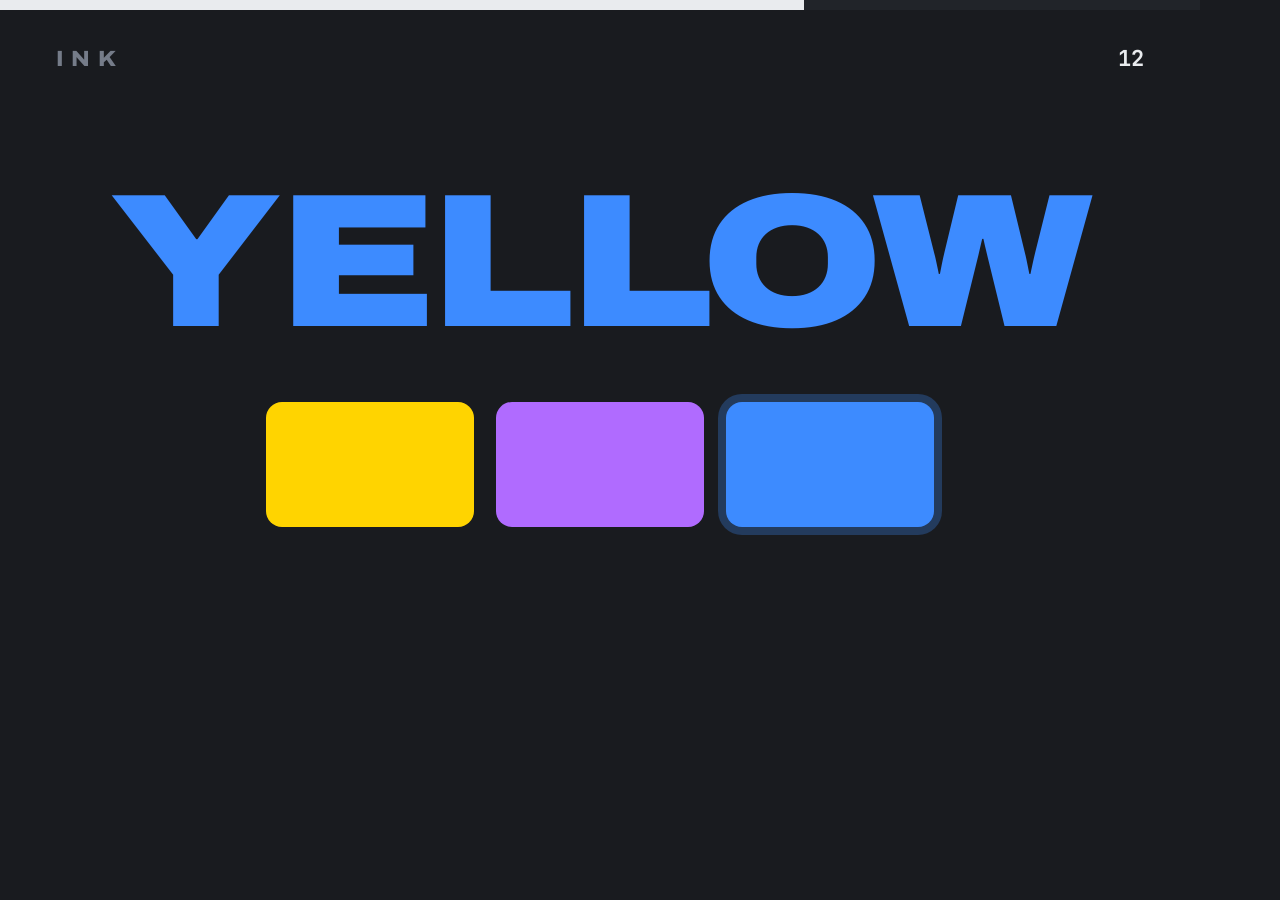
==== scripts/card.html @ d278707c "card: replace the placeholder link preview Rendered from scripts/card.html at 1200x630 --- the game'" ====
<!doctype html>
<html lang="en">
  <head>
    <meta charset="UTF-8" />
    <link rel="preconnect" href="https://fonts.googleapis.com" />
    <link rel="preconnect" href="https://fonts.gstatic.com" crossorigin />
    <link
      href="https://fonts.googleapis.com/css2?family=Archivo:wdth,wght@62..125,100..900&family=JetBrains+Mono:wght@400;700&display=swap"
      rel="stylesheet"
    />
    <style>
      * { box-sizing: border-box; margin: 0; }
      body {
        width: 1200px; height: 630px; overflow: hidden;
        background: #191b1f; color: #e9ebee;
        font-family: "Archivo", sans-serif;
        display: flex; flex-direction: column;
      }
      .clock { height: 10px; background: #212429; flex: none; }
      .clock i { display: block; height: 100%; width: 67%; background: #e9ebee; }
      .masthead {
        display: flex; justify-content: space-between; align-items: baseline;
        padding: 34px 56px 0;
      }
      .wordmark {
        font-size: 22px; font-weight: 800; letter-spacing: 0.34em;
        text-transform: uppercase; color: #757c89;
        font-variation-settings: "wdth" 108;
      }
      .score { font-family: "JetBrains Mono", monospace; font-size: 22px; font-weight: 700; }
      .field {
        flex: 1; display: flex; flex-direction: column;
        align-items: center; justify-content: center; gap: 54px;
      }
      .word {
        font-size: 190px; font-weight: 900; line-height: 0.9;
        letter-spacing: -0.02em; text-transform: uppercase;
        font-variation-settings: "wdth" 118;
        color: #3d8bff;
      }
      .swatches { display: flex; gap: 22px; }
      .chip { width: 208px; height: 125px; border-radius: 16px; }
    </style>
  </head>
  <body>
    <div class="clock"><i></i></div>
    <div class="masthead">
      <span class="wordmark">Ink</span>
      <span class="score">12</span>
    </div>
    <div class="field">
      <div class="word">Yellow</div>
      <div class="swatches">
        <div class="chip" style="background: #FFD400"></div>
        <div class="chip" style="background: #B06BFF"></div>
        <div
          class="chip"
          style="background: #3d8bff; box-shadow: 0 0 0 8px rgba(61, 139, 255, 0.28)"
        ></div>
      </div>
    </div>
  </body>
</html>
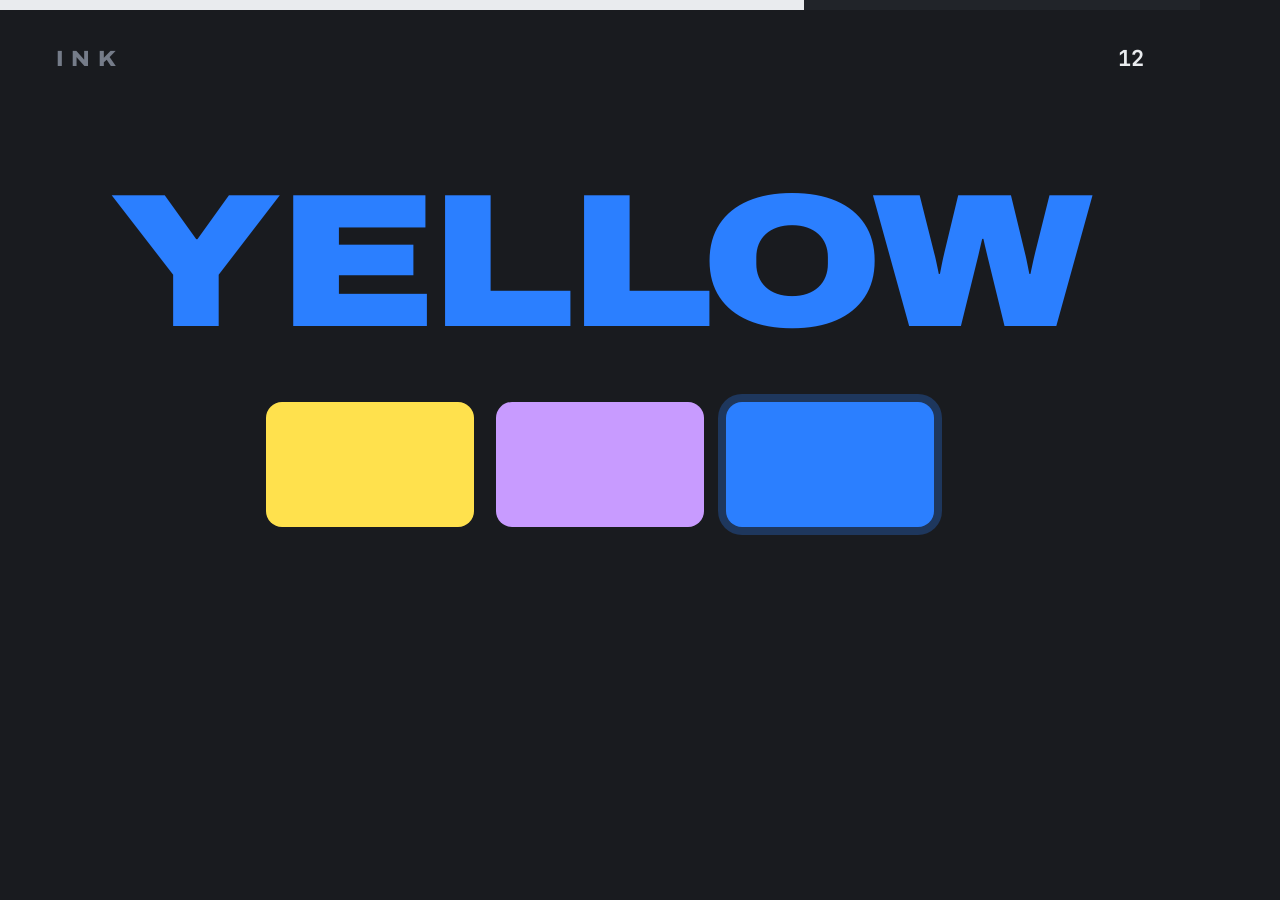
==== commit 7d3c5434: "accessibility: measure the palette instead of trusting it, and a strobe that won't hurt anyone Two r" ====
--- a/scripts/card.html
+++ b/scripts/card.html
@@ -36,7 +36,7 @@
         font-size: 190px; font-weight: 900; line-height: 0.9;
         letter-spacing: -0.02em; text-transform: uppercase;
         font-variation-settings: "wdth" 118;
-        color: #3d8bff;
+        color: #2B7FFF;
       }
       .swatches { display: flex; gap: 22px; }
       .chip { width: 208px; height: 125px; border-radius: 16px; }
@@ -51,11 +51,11 @@
     <div class="field">
       <div class="word">Yellow</div>
       <div class="swatches">
-        <div class="chip" style="background: #FFD400"></div>
-        <div class="chip" style="background: #B06BFF"></div>
+        <div class="chip" style="background: #FFE14D"></div>
+        <div class="chip" style="background: #C89BFF"></div>
         <div
           class="chip"
-          style="background: #3d8bff; box-shadow: 0 0 0 8px rgba(61, 139, 255, 0.28)"
+          style="background: #2B7FFF; box-shadow: 0 0 0 8px rgba(43, 127, 255, 0.28)"
         ></div>
       </div>
     </div>
